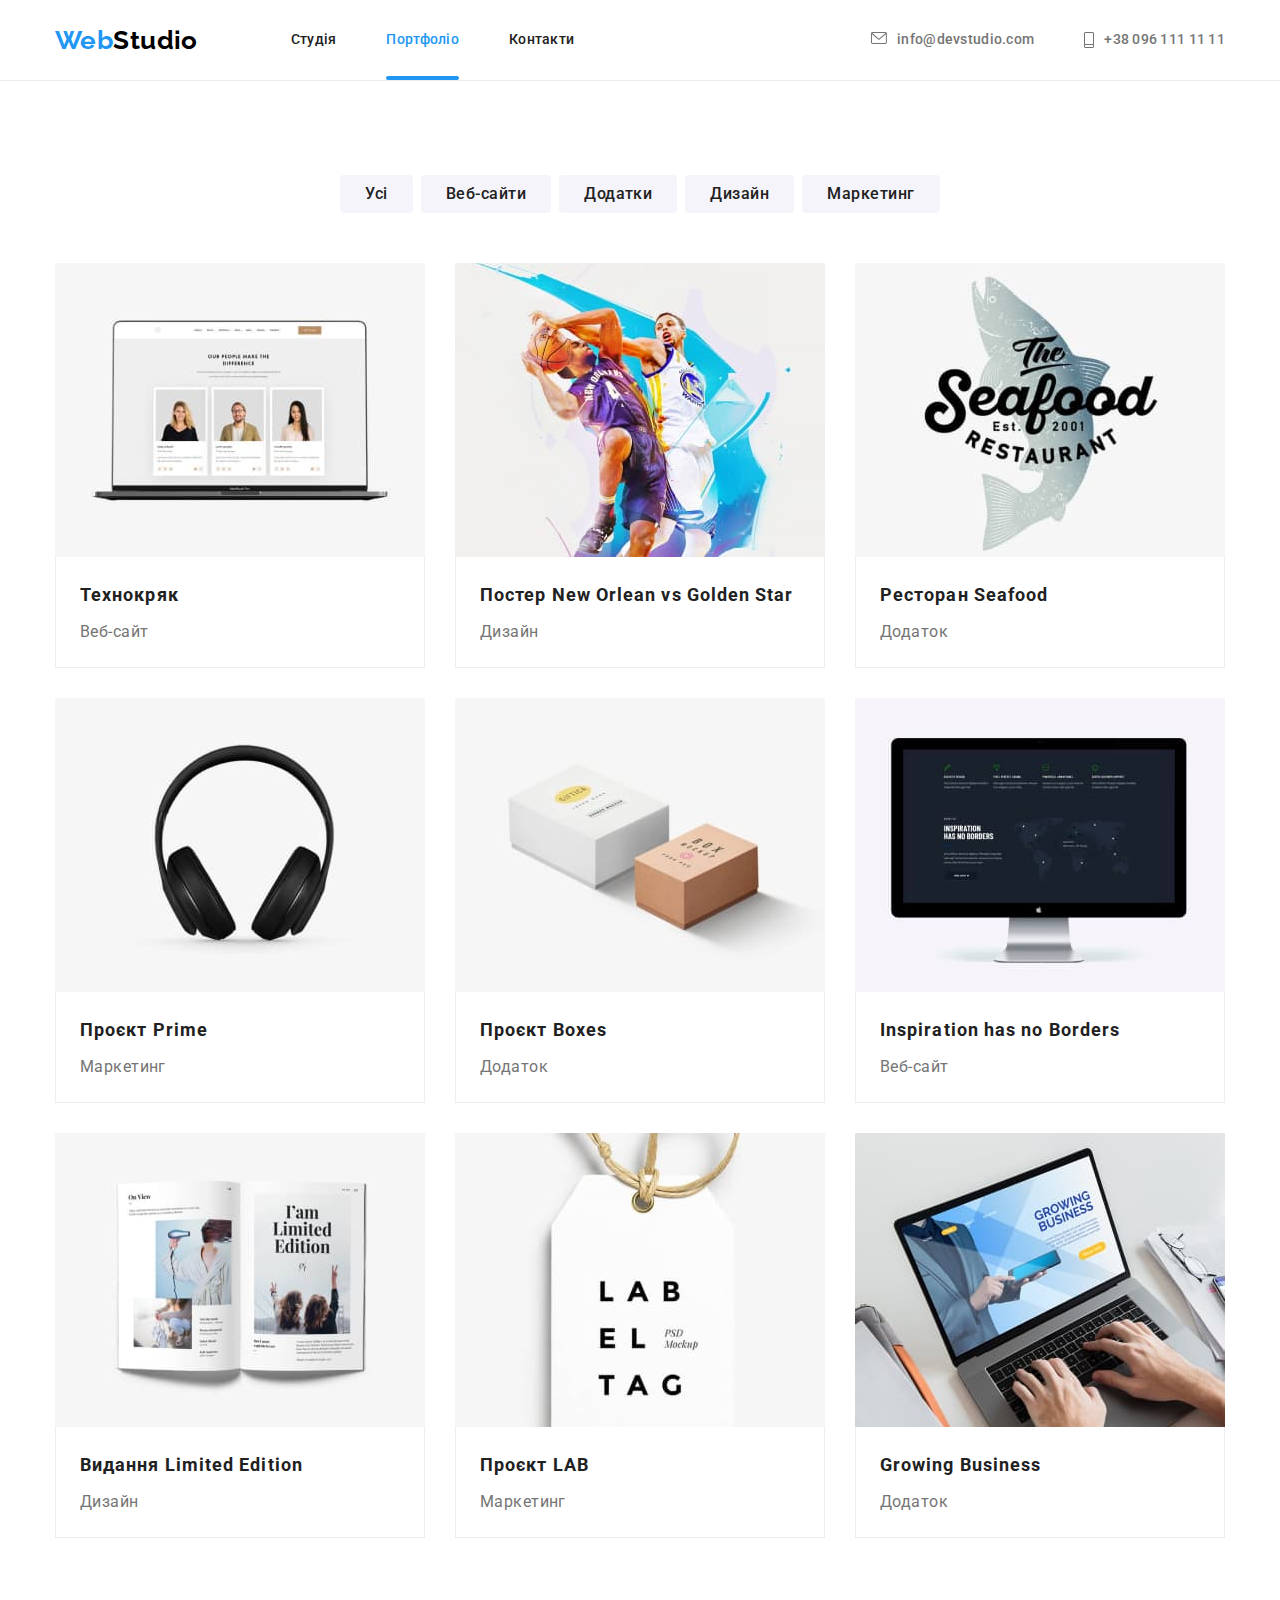
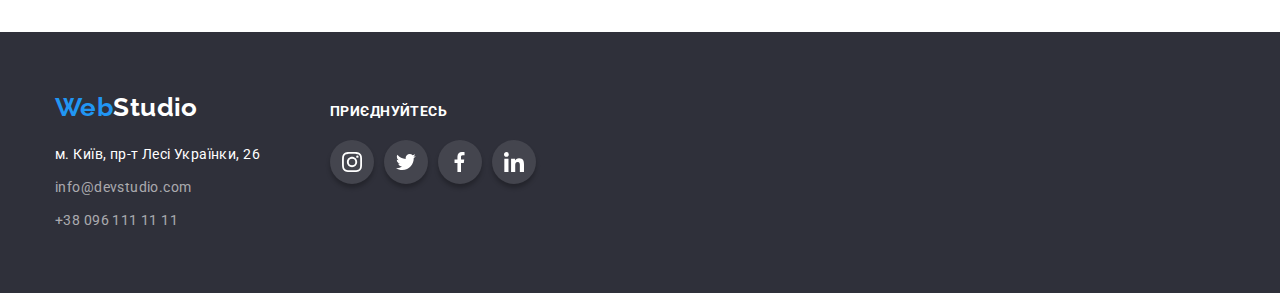
==== portfolio.html @ 299306b1 "Initial commit" ====
<!DOCTYPE html>
<html lang="uk">
	<head>
		<meta charset="UTF-8" />
		<meta http-equiv="X-UA-Compatible" content="IE=edge" />
		<meta name="viewport" content="width=device-width, initial-scale=1.0" />
		<title>Portfolio</title>
		<link
			rel="stylesheet"
			href="https://cdnjs.cloudflare.com/ajax/libs/modern-normalize/1.0.0/modern-normalize.min.css"
		/>
		<link
			href="https://fonts.googleapis.com/css2?family=Raleway:wght@700&family=Roboto:wght@400;500;700;900&display=swap"
			rel="stylesheet"
		/>
		<link rel="stylesheet" href="./css/styles.css" />
	</head>
	<body>
		<!-- ------HEADER ---------->
		<header>
			<div class="container header">
				<nav class="nav">
					<!-- prettier-ignore -->
					<a href="./index.html" class="logo link" lang="en">
						<span class="logo-accent">Web</span>Studio
					</a>

					<ul class="nav-site list">
						<li class="item">
							<a href="./index.html" class="nav-link link">Студія</a>
						</li>
						<li class="item">
							<a href="./portfolio.html" class="nav-link link current">Портфоліо</a>
						</li>
						<li class="item">
							<a href="" class="nav-link link">Контакти</a>
						</li>
					</ul>
				</nav>
				<ul class="contact-header list">
					<li class="item">
						<a href="mailto:info@devstudio.com" class="link">
							<svg class="icon-mail" width="16px" height="12px">
								<use href="./images/sprite.svg#icon-mail"></use>
							</svg>
							info@devstudio.com
						</a>
					</li>
					<li class="item">
						<a href="tel:+380961111111" class="link">
							<svg class="icon-phone" width="10px" height="16px">
								<use href="./images/sprite.svg#icon-phone"></use>
							</svg>
							+38 096 111 11 11
						</a>
					</li>
				</ul>
			</div>
		</header>
		<main>
			<section class="section portfolio">
				<div class="container">
					<h1 class="visually-hidden">Галерея проектів</h1>
					<!-- -----FILTER----- -->
					<ul class="list filter">
						<li class="item"><button type="button" class="filter-btn">Усі</button></li>
						<li class="item"><button type="button" class="filter-btn">Веб-сайти</button></li>
						<li class="item"><button type="button" class="filter-btn">Додатки</button></li>
						<li class="item"><button type="button" class="filter-btn">Дизайн</button></li>
						<li class="item"><button type="button" class="filter-btn">Маркетинг</button></li>
					</ul>
					<!-- -----PORTFOLIO LIST----- -->
					<ul class="portfolio-list list">
						<li class="item">
							<a href="" class="link portfolio-link">
								<div class="portfolio-img">
									<img src="./images/tehno.jpg" alt="Технокряк веб-сайт" width="370" />
									<div class="portfolio-overlay">
										<p class="portfolio-text">
											Ресурс пропонує комплексні пропозиції з різним рівнем функціоналу та сервісів. Все це дозволить
											відвідувачу отримати вичерпні відомості про компанію чи приватну особу.
										</p>
									</div>
								</div>
								<div class="portfolio-content">
									<h2 class="portfolio-title">Технокряк</h2>
									<p class="portfolio-dscr">Веб-сайт</p>
								</div>
							</a>
						</li>
						<li class="item">
							<a href="" class="link portfolio-link">
								<div class="portfolio-img">
									<img src="./images/poster.jpg" alt="Постер Нью Орлеан дизайн" width="370" />

									<div class="portfolio-overlay">
										<p class="portfolio-text">
											Ресурс пропонує комплексні пропозиції з різним рівнем функціоналу та сервісів. Все це дозволить
											відвідувачу отримати вичерпні відомості про компанію чи приватну особу.
										</p>
									</div>
								</div>
								<div class="portfolio-content">
									<h2 class="portfolio-title">Постер New Orlean vs Golden Star</h2>
									<p class="portfolio-dscr">Дизайн</p>
								</div>
							</a>
						</li>
						<li class="item">
							<a href="" class="link portfolio-link">
								<div class="portfolio-img">
									<img src="./images/seafood.jpg" alt="Ресторан Сіфуд" width="370" />

									<div class="portfolio-overlay">
										<p class="portfolio-text">
											Ресурс пропонує комплексні пропозиції з різним рівнем функціоналу та сервісів. Все це дозволить
											відвідувачу отримати вичерпні відомості про компанію чи приватну особу.
										</p>
									</div>
								</div>
								<div class="portfolio-content">
									<h2 class="portfolio-title">Ресторан Seafood</h2>
									<p class="portfolio-dscr">Додаток</p>
								</div>
							</a>
						</li>
						<li class="item">
							<a href="" class="link portfolio-link">
								<div class="portfolio-img">
									<img src="./images/prime.jpg" alt="Прайм маркетинг" width="370" />

									<div class="portfolio-overlay">
										<p class="portfolio-text">
											Ресурс пропонує комплексні пропозиції з різним рівнем функціоналу та сервісів. Все це дозволить
											відвідувачу отримати вичерпні відомості про компанію чи приватну особу.
										</p>
									</div>
								</div>
								<div class="portfolio-content">
									<h2 class="portfolio-title">Проєкт Prime</h2>
									<p class="portfolio-dscr">Маркетинг</p>
								</div>
							</a>
						</li>
						<li class="item">
							<a href="" class="link portfolio-link">
								<div class="portfolio-img">
									<img src="./images/boxes.jpg" alt="Додаток боксес" width="370" />

									<div class="portfolio-overlay">
										<p class="portfolio-text">
											Ресурс пропонує комплексні пропозиції з різним рівнем функціоналу та сервісів. Все це дозволить
											відвідувачу отримати вичерпні відомості про компанію чи приватну особу.
										</p>
									</div>
								</div>
								<div class="portfolio-content">
									<h2 class="portfolio-title">Проєкт Boxes</h2>
									<p class="portfolio-dscr">Додаток</p>
								</div>
							</a>
						</li>
						<li class="item">
							<a href="" class="link portfolio-link">
								<div class="portfolio-img">
									<img src="./images/inspiration.jpg" alt="Натхнення вебсайт" width="370" />

									<div class="portfolio-overlay">
										<p class="portfolio-text">
											Ресурс пропонує комплексні пропозиції з різним рівнем функціоналу та сервісів. Все це дозволить
											відвідувачу отримати вичерпні відомості про компанію чи приватну особу.
										</p>
									</div>
								</div>
								<div class="portfolio-content">
									<h2 class="portfolio-title">Inspiration has no Borders</h2>
									<p class="portfolio-dscr">Веб-сайт</p>
								</div>
							</a>
						</li>
						<li class="item">
							<a href="" class="link portfolio-link">
								<div class="portfolio-img">
									<img src="./images/limited.jpg" alt="Обмежене видання дизайн" width="370" />

									<div class="portfolio-overlay">
										<p class="portfolio-text">
											Ресурс пропонує комплексні пропозиції з різним рівнем функціоналу та сервісів. Все це дозволить
											відвідувачу отримати вичерпні відомості про компанію чи приватну особу.
										</p>
									</div>
								</div>
								<div class="portfolio-content">
									<h2 class="portfolio-title">Видання Limited Edition</h2>
									<p class="portfolio-dscr">Дизайн</p>
								</div>
							</a>
						</li>
						<li class="item">
							<a href="" class="link portfolio-link">
								<div class="portfolio-img">
									<img src="./images/lab.jpg" alt="Проєкт ЛАБ маркетинг" width="370" />

									<div class="portfolio-overlay">
										<p class="portfolio-text">
											Ресурс пропонує комплексні пропозиції з різним рівнем функціоналу та сервісів. Все це дозволить
											відвідувачу отримати вичерпні відомості про компанію чи приватну особу.
										</p>
									</div>
								</div>
								<div class="portfolio-content">
									<h2 class="portfolio-title">Проєкт LAB</h2>
									<p class="portfolio-dscr">Маркетинг</p>
								</div>
							</a>
						</li>
						<li class="item">
							<a href="" class="link portfolio-link">
								<div class="portfolio-img overlay">
									<img src="./images/growing.jpg" alt="Рост бізнеса додаток" width="370" />

									<div class="portfolio-overlay">
										<p class="portfolio-text">
											Ресурс пропонує комплексні пропозиції з різним рівнем функціоналу та сервісів. Все це дозволить
											відвідувачу отримати вичерпні відомості про компанію чи приватну особу.
										</p>
									</div>
								</div>
								<div class="portfolio-content">
									<h2 class="portfolio-title">Growing Business</h2>
									<p class="portfolio-dscr">Додаток</p>
								</div>
							</a>
						</li>
					</ul>
				</div>
			</section>
		</main>
		<!-- -----FOOTER----- -->
		<footer class="footer">
			<div class="container footer-container">
				<div>
					<!-- prettier-ignore -->
					<a href="./index.html" class="logo link" lang="en">
					<span class="logo-accent">Web</span>Studio
				</a>
					<address>
						<ul class="adress-list list">
							<li class="item">
								<a
									href="https://goo.gl/maps/ogPtwXew7czSib9S9"
									target="_blank"
									rel="noreferrer noopener nofollow"
									class="adress link"
								>
									м. Київ, пр-т Лесі Українки, 26
								</a>
							</li>
							<li class="item">
								<a href="mailto:info@devstudio.com" class="link">info@devstudio.com</a>
							</li>
							<li class="item">
								<a href="tel:+380961111111" class="link">+38 096 111 11 11</a>
							</li>
						</ul>
					</address>
				</div>
				<div>
					<p class="footer-invite">приєднуйтесь</p>
					<ul class="footer-social list">
						<li>
							<a class="link footer-social-link" href="">
								<svg class="footer-social-icon" width="20" height="20">
									<use href="./images/sprite.svg#icon-instagram"></use>
								</svg>
							</a>
						</li>
						<li>
							<a class="link footer-social-link" href="">
								<svg class="footer-social-icon" width="20" height="20">
									<use href="./images/sprite.svg#icon-twitter"></use>
								</svg>
							</a>
						</li>
						<li>
							<a class="link footer-social-link" href="">
								<svg class="footer-social-icon" width="20" height="20">
									<use href="./images/sprite.svg#icon-facebook"></use>
								</svg>
							</a>
						</li>
						<li>
							<a class="link footer-social-link" href="">
								<svg class="footer-social-icon" width="20" height="20">
									<use href="./images/sprite.svg#icon-linkedin"></use>
								</svg>
							</a>
						</li>
					</ul>
				</div>
			</div>
		</footer>
	</body>
</html>
---- css/styles.css ----
:root {
	--title-text-color: #212121; /*цвет заголовков h2 h3*/
	--text-color: #757575; /*цвет  текста*/
	--accent-color: #2196f3; /*цвет акцент*/
	--logo-color-text: #000000; /*цвет лого*/
	--secondary-color: #f5f4fa; /*вторичнй фон цвет секций*/
	--brand-color: #2f303a; /*выделяющийся фон сайта*/
	--main-color: #ffffff; /*основной фон, текст на контрасте*/
	--button-active: #188ce8; /*цвет фокусированной кнопки*/
	--footer-text-color: rgba(255, 255, 255, 0.6); /*доп цвет текста в футере*/
	--line-color: #ececec; /* цвет линии */
	--border-color: #eeeeee; /*цвет рамки*/
	--bcg-hero: #c4c4c4; /*фон героя*/
	--box-shadow: 0px 4px 4px rgba(0, 0, 0, 0.15); /*тень*/
	--icon-color: #afb1b8; /*цвет иконок*/
	--cubic: cubic-bezier(0.4, 0, 0.2, 1); /*кубик переходу*/
}

body {
	font-family: Roboto, sans-serif;
	font-size: 14px;
	letter-spacing: 0.03em;
	color: var(--text-color);
	background-color: var(--main-color);
}
h1,
h2,
h3,
h4,
ul,
p {
	margin: 0px;
}
img {
	display: block;
	max-width: 100%;
	height: auto;
}
header {
	border-bottom: 1px solid var(--line-color);
}
button {
	display: block;
	cursor: pointer;
	border: none;
	border-radius: 4px;
}
.container {
	width: 1200px;
	padding: 0 15px;
	margin: 0 auto;
}
.section {
	padding-top: 94px;
	padding-bottom: 94px;
}
.link {
	text-decoration: none;
}
.list {
	list-style: none;
	padding-left: 0;
	margin: 0;
}
.visually-hidden {
	/*скрываем заголовок */
	position: absolute;
	width: 1px;
	height: 1px;
	margin: -1px;
	border: 0;
	padding: 0;
	white-space: nowrap;
	clip-path: inset(100%);
	clip: rect(0 0 0 0);
	overflow: hidden;
}

/*фокус наведение*/
.adress-list .link:hover,
.adress-list .link:focus,
.adress:hover,
.adress:focus,
.logo.link:hover,
.logo.link:focus,
.nav-site .link:hover,
.nav-site .link:focus,
.contact-header .link:hover,
.contact-header .link:focus {
	color: var(--accent-color);
}

/* -------- HEADER -----------*/
.header {
	display: flex;
	align-items: center;
}
/*--- logo ---  */
.logo {
	font-family: "Raleway", sans-serif;
	font-weight: 700;
	font-size: 26px;
	line-height: 1.19;
	color: var(--logo-color-text);
	transition: color 250ms var(--cubic);
}
.logo-accent {
	color: var(--accent-color);
}

/*--- navigation ---*/
.nav {
	display: flex;
	align-items: center;
}
.nav-site {
	display: flex;
	margin-left: 93px;
	gap: 50px;
}
.nav-link {
	display: block;
	padding-top: 32px;
	padding-bottom: 32px;

	font-weight: 500;
	line-height: 1.14;
	letter-spacing: 0.02em;
	color: var(--title-text-color);

	transition: color 250ms var(--cubic);
}
.nav-site .link.current {
	color: var(--accent-color);
	position: relative;
}
.nav-site .link.current::after {
	content: "";
	position: absolute;
	left: 0;
	bottom: 0;
	width: 100%;
	height: 4px;
	background: #2196f3;
	border-radius: 2px;
}
/*--- contact header ---*/
.contact-header {
	display: flex;
	margin-left: auto;
	align-items: center;
	gap: 50px;
}
.contact-header .link {
	display: flex;
	gap: 10px;
	font-weight: 500;
	line-height: 1.14;
	letter-spacing: 0.02em;
	color: var(--text-color);

	transition: color 250ms var(--cubic);
}

.icon-mail {
	fill: currentColor;
}
.icon-phone {
	fill: currentColor;
}
/* ------ HERO ------ */

.hero {
	padding: 200px 0;
	text-align: center;
}
.bcg-hero {
	margin-left: auto;
	margin-right: auto;
	max-height: 600px;
	max-width: 1600px;
	background-color: var(--bcg-hero);
	background-image: linear-gradient(to right, rgba(47, 48, 58, 0.4), rgba(47, 48, 58, 0.4)), url(../images/bcghero.jpg);
	background-repeat: no-repeat;
	background-size: cover;
	background-position: center;
	box-shadow: var(--box-shadow);
}
.hero-title {
	margin-bottom: 30px;
	margin-left: auto;
	margin-right: auto;
	width: 696px;
	font-weight: 900;
	font-size: 44px;
	line-height: 1.36;
	letter-spacing: 0.06em;
	color: var(--main-color);
	text-transform: uppercase;
}
.hero-btn {
	margin: auto;
	padding: 10px 32px;
	min-width: 216px;
	font-family: "Roboto", sans-serif;
	font-weight: 700;
	font-size: 16px;
	line-height: 1.88;
	letter-spacing: 0.06em;
	color: var(--main-color);
	align-items: center;
	text-align: center;
	background-color: var(--accent-color);
	transition: background-color 250ms var(--cubic);
}
.hero-btn:hover,
.hero-btn:focus {
	background-color: var(--button-active);
}

/* ------- tematic sections ------- */
/* --------FEATURE---------- */
.feature-list {
	display: flex;
	gap: 30px;
}

.feature-pic {
	display: flex;
	align-items: center;
	justify-content: center;
	margin-bottom: 30px;
	width: 270px;
	height: 120px;
	background-color: var(--secondary-color);
}

.feature-title {
	margin-bottom: 10px;
	font-size: 14px;
	line-height: 1.14;
	color: var(--title-text-color);
	text-transform: uppercase;
}
.feature-dscr {
	line-height: 1.71;
}

/* ------- WHAT DO WE DO ----- */
.section-title {
	margin-bottom: 50px;
	margin-top: 0px;
	font-size: 36px;
	line-height: 1.17;
	color: var(--title-text-color);
	text-align: center;
}
.works {
	padding-top: 0px;
}

.works-list {
	display: flex;
	justify-content: space-between;
	gap: 30px;
}

.works-item {
	position: relative;
}
.works-dscr {
	position: absolute;
	bottom: 0;
	display: flex;
	justify-content: center;
	align-items: center;
	height: 70px;
	width: 100%;
	font-weight: 700;
	line-height: 16px;
	text-align: center;
	color: var(--main-color);
	text-transform: uppercase;
	background: rgba(47, 48, 58, 0.8);
}

/* -------- OUR TEAM ------ */
.section.team {
	background-color: var(--secondary-color);
}
.team-list {
	display: flex;
	gap: 30px;
}

.team-item {
	background-color: var(--main-color);
	box-shadow: 0px 1px 3px rgba(0, 0, 0, 0.12), 0px 1px 1px rgba(0, 0, 0, 0.14), 0px 2px 1px rgba(0, 0, 0, 0.2);
	border-radius: 0px 0px 4px 4px;
}
.team-card {
	padding: 30px 0;
}
.team-title {
	margin-bottom: 10px;
	font-weight: 500;
	font-size: 16px;
	line-height: 1.19;
	color: var(--title-text-color);
	text-align: center;
}
.team-dscr {
	font-size: 16px;
	line-height: 1.19;
	text-align: center;
	margin-bottom: 16px;
}

.team-social {
	margin: auto;
	display: flex;
	gap: 10px;
	justify-content: center;
}

.team-social-link {
	display: flex;
	justify-content: center;
	align-items: center;
	width: 44px;
	height: 44px;
	border-radius: 50%;
	color: var(--icon-color);
	transition: background-color 250ms var(--cubic), color 250ms var(--cubic);
}
.team-social-link:hover,
.team-social-link:focus {
	background-color: var(--accent-color);
	color: var(--main-color);
}
.team-social-icon {
	fill: currentColor;
}

/* ------- OUR CLIENTS------  */
.clients-pic {
	display: flex;
	gap: 30px;
}
.clients-pic-link {
	display: flex;
	justify-content: center;
	align-items: center;
	width: 170px;
	height: 92px;
	border: 1px solid currentColor;
	border-radius: 4px;
	color: var(--icon-color);
	transition: color 250ms var(--cubic);
}

.clients-pic-link:hover,
.clients-pic-link:focus {
	color: var(--accent-color);
}
.clients-icon {
	fill: currentColor;
}

/*----------- FOOTER ----------  */
.footer {
	padding-top: 60px;
	padding-bottom: 60px;
	background-color: var(--brand-color);
}
.footer-container {
	display: flex;
	align-items: baseline;
	gap: 70px;
}
.adress-list .item + .item {
	margin-top: 9px;
}
.adress-list {
	font-style: normal;
	line-height: 1.71;
}
.adress-list .link {
	color: var(--footer-text-color);
	transition: color 250ms var(--cubic);
}
.adress.link {
	color: var(--main-color);
	transition: color 250ms var(--cubic);
}
.footer .logo {
	display: inline-block;
	margin-bottom: 20px;
	color: var(--main-color);
	transition: color 250ms var(--cubic);
}

.footer-invite {
	margin-bottom: 20px;
	font-weight: 700;
	line-height: 1.14;
	text-transform: uppercase;
	color: var(--main-color);
}

.footer-social {
	display: flex;
	gap: 10px;
}
.footer-social-link {
	display: flex;
	justify-content: center;
	align-items: center;
	width: 44px;
	height: 44px;
	border-radius: 50%;
	background-color: rgba(255, 255, 255, 0.1);
	box-shadow: 0px 4px 4px rgba(0, 0, 0, 0.25);
	color: var(--main-color);
	transition: background-color 250ms var(--cubic), color 250ms var(--cubic);
}

.footer-social-link:hover,
.footer-social-link:focus {
	background-color: var(--accent-color);
}
.footer-social-icon {
	fill: currentColor;
}

/*------PORTFOLIO--------*/
/*-----FILTER------*/
.filter {
	display: flex;
	justify-content: center;
	margin-bottom: 50px;
	gap: 8px;
}

.filter-btn {
	padding: 6px 22px;
	text-align: center;
	font-family: "Roboto", sans-serif;
	font-weight: 500;
	font-size: 16px;
	letter-spacing: 0.03em;
	line-height: 1.62;
	color: var(--title-text-color);
	background-color: var(--secondary-color);
	border: none;
	border-radius: 4px;
	cursor: pointer;
	/* box-shadow: none; */
	transition: background-color 250ms var(--cubic), color 250ms var(--cubic), box-shadow 250ms var(--cubic);
}

.filter-btn:first-child {
	padding-left: 25px;
	padding-right: 25px;
}
.filter-btn:hover,
.filter-btn:focus {
	color: var(--main-color);
	background-color: var(--accent-color);
	box-shadow: 0px 3px 1px rgba(0, 0, 0, 0.1), 0px 1px 2px rgba(0, 0, 0, 0.08), 0px 2px 2px rgba(0, 0, 0, 0.12);
}
/*PORTFOLIO LIST*/

.portfolio-list {
	display: flex;
	flex-wrap: wrap;
	gap: 30px;
}
.portfolio-content {
	padding: 20px 24px;
	border-bottom: 1px solid var(--border-color);
	border-left: 1px solid var(--border-color);
	border-right: 1px solid var(--border-color);
}
.portfolio-title {
	font-size: 18px;
	line-height: 2;
	letter-spacing: 0.06em;
	color: var(--title-text-color);
}
.portfolio-dscr {
	margin-top: 4px;
	font-size: 16px;
	line-height: 1.88;
	color: var(--text-color);
}

.portfolio-link {
	display: block;
	box-shadow: none;
	transition: box-shadow 250ms var(--cubic);
}
.portfolio-link:hover,
.portfolio-link:focus {
	box-shadow: 0px 1px 1px rgba(0, 0, 0, 0.12), 0px 4px 4px rgba(0, 0, 0, 0.06), 1px 4px 6px rgba(0, 0, 0, 0.16);
}

.portfolio-img {
	position: relative;
	overflow: hidden;
}

.portfolio-overlay {
	position: absolute;
	top: 0;
	left: 0;

	width: 100%;
	height: 100%;
	color: var(--main-color);
	background-color: rgba(33, 150, 243, 0.9);

	transform: translateY(100%);
	transition: transform 250ms var(--cubic);
}
.portfolio-text {
	position: absolute;
	top: 50%;
	left: 50%;
	transform: translate(-50%, -50%);
	width: 322px;
	font-weight: 400;
	font-size: 18px;
	line-height: 28px;
}
.portfolio-link:hover .portfolio-overlay,
.portfolio-link:focus .portfolio-overlay {
	transform: translateY(0);
}
/* ---------MODAL WINDOW-------- */
.backdrop {
	position: fixed;
	top: 0;
	left: 0;
	width: 100%;
	height: 100%;
	background-color: rgba(0, 0, 0, 0.2);
	opacity: 1;
	transition: opacity 250ms var(--cubic);
}

.modal {
	position: absolute;
	top: 50%;
	left: 50%;
	width: 528px;
	height: 581px;
	background: var(--main-color);
	box-shadow: 0px 1px 3px rgba(0, 0, 0, 0.12), 0px 1px 1px rgba(0, 0, 0, 0.14), 0px 2px 1px rgba(0, 0, 0, 0.2);
	border-radius: 4px;

	transform: translate(-50%, -50%) scale(1);

	transition: transform 250ms var(--cubic);
}

.backdrop.is-hidden .modal {
	transform: translate(-50%, -50%) scale(0.9);
}

.backdrop.is-hidden {
	opacity: 0;
	pointer-events: none;
}

/* Button close of mobal */
.btn-close {
	position: absolute;
	top: 8px;
	right: 8px;
	display: flex;
	justify-content: center;
	align-items: center;

	padding: 0;
	width: 30px;
	height: 30px;
	color: var(--icon-color);
	background-color: inherit;
	border: 1px solid currentColor; /* rgba(0, 0, 0, 0.1) */
	border-radius: 50%;
	transition: color 250ms var(--cubic);
}
.btn-close:hover,
.btn-close:focus {
	color: var(--accent-color);
}
.close-icon {
	fill: currentColor;
}
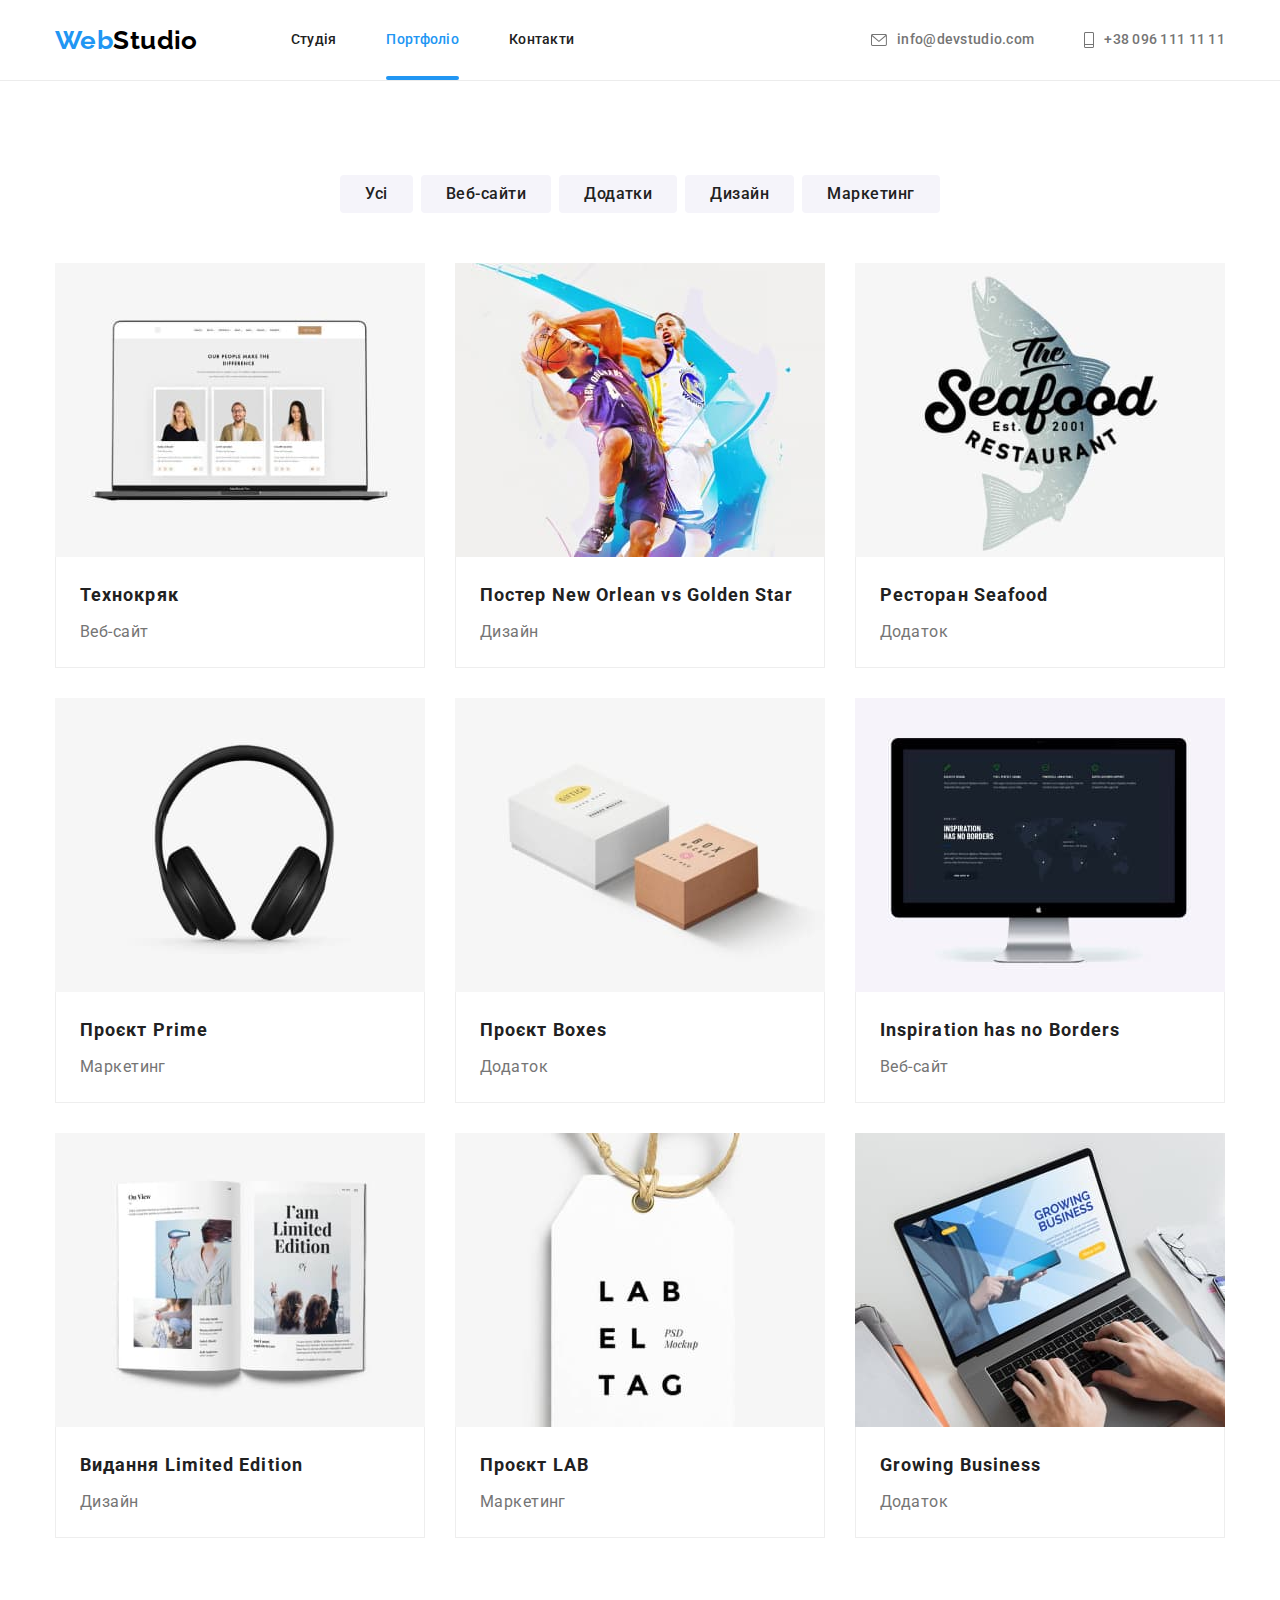
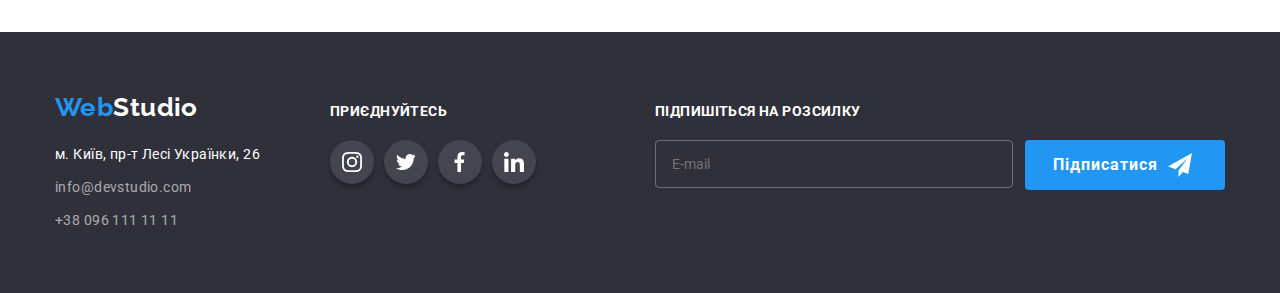
==== commit f6d99ac9: "HW6" ====
--- a/portfolio.html
+++ b/portfolio.html
@@ -298,6 +298,23 @@
 						</li>
 					</ul>
 				</div>
+				<div class="footer-send">
+					<p class="footer-invite">Підпишіться на розсилку</p>
+					<form class="footer-form-send" autocomplete="off">
+						<div class="footer-form">
+							<label class="footer-label">
+								<input class="footer-input" type="email" name="email" required placeholder="E-mail" />
+							</label>
+
+							<button type="submit" class="hero-btn footer-btn-send">
+								Підписатися
+								<svg class="icon-send" width="24" height="24">
+									<use href="./images/sprite.svg#icon-send"></use>
+								</svg>
+							</button>
+						</div>
+					</form>
+				</div>
 			</div>
 		</footer>
 	</body>
--- a/css/styles.css
+++ b/css/styles.css
@@ -153,6 +153,7 @@
 }
 .contact-header .link {
 	display: flex;
+	align-items: center;
 	gap: 10px;
 	font-weight: 500;
 	line-height: 1.14;
@@ -433,6 +434,47 @@
 	fill: currentColor;
 }
 
+/* -----Footer Form Mail------- */
+.footer-send {
+	margin-left: auto;
+}
+.footer-form {
+	display: flex;
+	gap: 12px;
+
+	/* align-items: center; */
+}
+
+.footer-input {
+	padding: 15px 16px;
+	width: 358px;
+	background-color: inherit;
+	color: rgba(255, 255, 255, 0.6);
+	border: 1px solid rgba(255, 255, 255, 0.3);
+	border-radius: 4px;
+}
+.footer-btn-send {
+	position: relative;
+	min-width: 200px;
+	padding: 10px 28px;
+	text-align: left;
+}
+.icon-send {
+	position: absolute;
+	top: 50%;
+	transform: translateY(-50%);
+	margin-left: 10px;
+}
+/* .footer-btn-send {
+	display: flex;
+	gap: 10px; */
+/* position: relative; */
+/* min-width: 200px;
+	padding: 10px 28px;
+	line-height: 1.88;
+	justify-content: center;
+} */
+/* 
 /*------PORTFOLIO--------*/
 /*-----FILTER------*/
 .filter {
@@ -551,6 +593,7 @@
 
 .modal {
 	position: absolute;
+	box-sizing: border-box;
 	top: 50%;
 	left: 50%;
 	width: 528px;
@@ -558,7 +601,7 @@
 	background: var(--main-color);
 	box-shadow: 0px 1px 3px rgba(0, 0, 0, 0.12), 0px 1px 1px rgba(0, 0, 0, 0.14), 0px 2px 1px rgba(0, 0, 0, 0.2);
 	border-radius: 4px;
-
+	padding: 40px;
 	transform: translate(-50%, -50%) scale(1);
 
 	transition: transform 250ms var(--cubic);
@@ -598,3 +641,115 @@
 .close-icon {
 	fill: currentColor;
 }
+/* ------ Form data ----- */
+.modal-title {
+	margin-bottom: 10px;
+	font-weight: 700;
+	font-size: 20px;
+	line-height: 1.15;
+	text-align: center;
+	letter-spacing: 0.03em;
+
+	color: var(--title-text-color);
+}
+
+.modal-form {
+	width: 448px;
+	margin: auto;
+	font-size: 12px;
+	line-height: 1.17;
+	letter-spacing: 0.01em;
+
+	color: var(--text-color);
+}
+
+.modal-form-group {
+	margin-bottom: 20px;
+}
+.modal-form-field {
+	display: flex;
+	flex-direction: column;
+	gap: 4px;
+	margin-bottom: 10px;
+}
+
+.modal-form-data {
+	position: relative;
+}
+
+.modal-form-icon {
+	position: absolute;
+	top: 50%;
+	left: 12px;
+	transform: translateY(-50%);
+	transition: fill 250ms var(--cubic);
+}
+.modal-form-input {
+	width: 100%;
+	padding: 11px 42px;
+	border: 1px solid rgba(33, 33, 33, 0.2);
+	border-radius: 4px;
+	outline: 1px solid transparent;
+	transition: border 250ms var(--cubic);
+}
+.modal-form-data:focus-within .modal-form-input,
+.modal-form-data:hover .modal-form-input {
+	border-color: var(--accent-color);
+}
+.modal-form-data:focus-within .modal-form-icon,
+.modal-form-data:hover .modal-form-icon {
+	fill: var(--accent-color);
+}
+
+.modal-form-textarea {
+	resize: none;
+	height: 120px;
+	padding: 12px 16px;
+}
+
+/* -----modal-check ------- */
+
+.option {
+	display: block;
+	margin-left: 13px;
+	align-items: center;
+	margin-bottom: 30px;
+}
+.modal-check-field {
+	padding-left: 13px;
+	font-size: 14px;
+	line-height: 1.71;
+	letter-spacing: 0.03em;
+}
+.modal-check-input {
+	position: absolute;
+	clip: rect(0 0 0 0);
+	width: 1px;
+	height: 1px;
+	margin: -1px;
+}
+.modal-check-box {
+	position: absolute;
+	margin-top: 2.8px;
+	margin-left: -22px;
+	width: 16px;
+	height: 15px;
+	overflow: hidden;
+	border-radius: 2px;
+	background-color: white;
+	background-repeat: no-repeat;
+	background-position: 50% 50%;
+	box-shadow: 0 0 0 2px var(--logo-color-text);
+	transition: background-color 250ms var(--cubic), box-shadow 250ms var(--cubic);
+}
+
+.modal-check-input:checked + .modal-check-box {
+	background-color: var(--accent-color);
+	background-image: url(../images/check.svg);
+	box-shadow: 0 0 0 2px var(--accent-color);
+}
+
+.modal-form-link {
+	color: var(--accent-color);
+	text-underline-offset: 3px;
+}
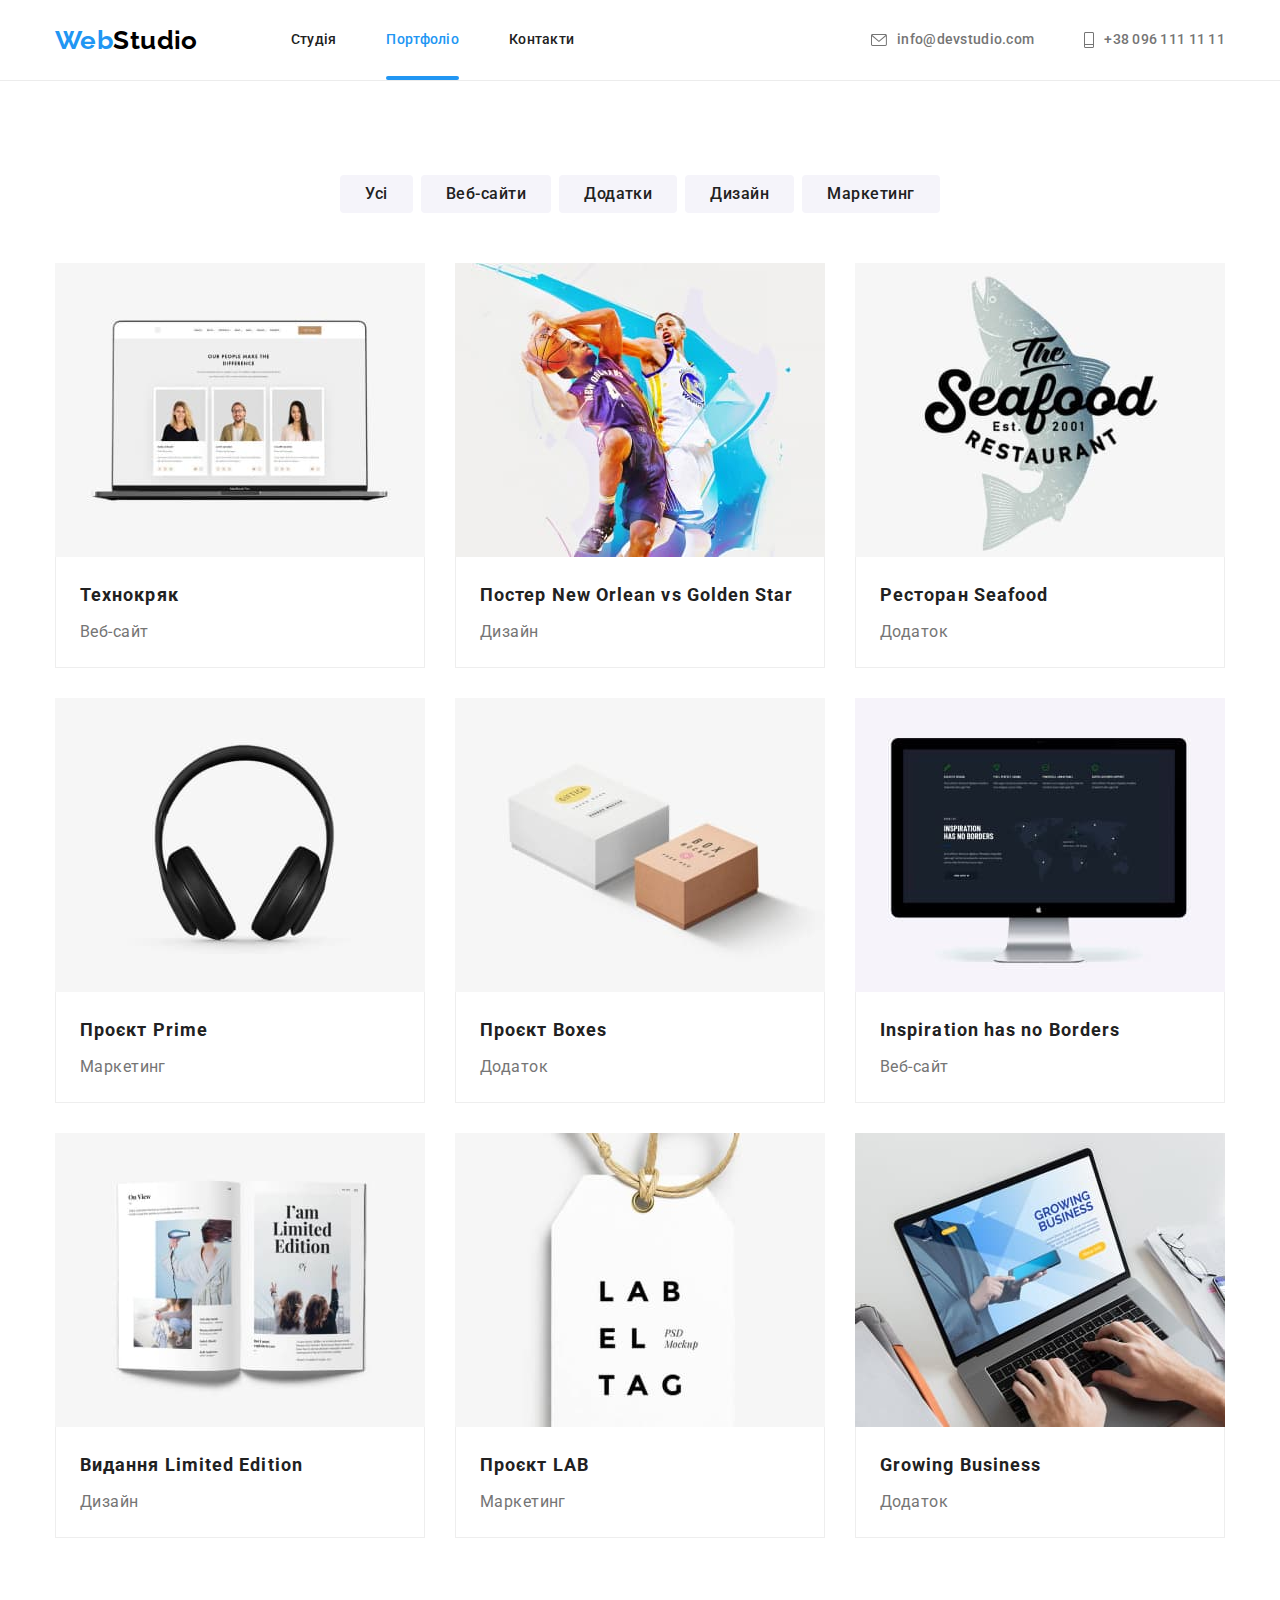
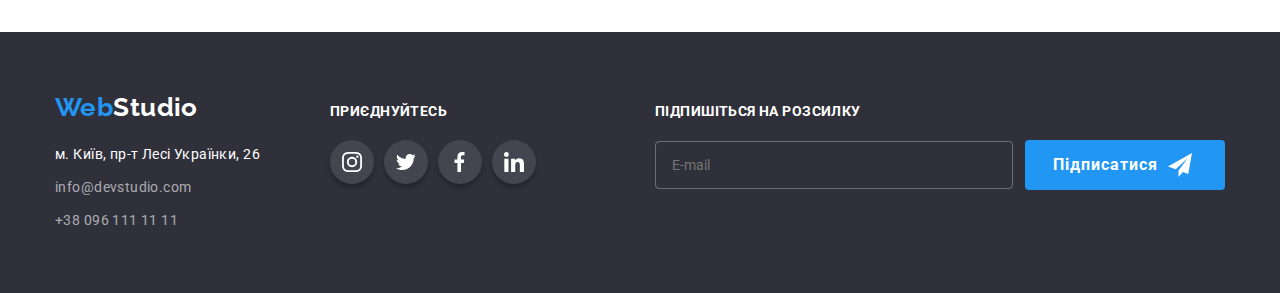
==== commit 6016caad: "fixed after mentor" ====
--- a/portfolio.html
+++ b/portfolio.html
@@ -301,18 +301,16 @@
 				<div class="footer-send">
 					<p class="footer-invite">Підпишіться на розсилку</p>
 					<form class="footer-form-send" autocomplete="off">
-						<div class="footer-form">
-							<label class="footer-label">
-								<input class="footer-input" type="email" name="email" required placeholder="E-mail" />
-							</label>
-
-							<button type="submit" class="hero-btn footer-btn-send">
-								Підписатися
-								<svg class="icon-send" width="24" height="24">
-									<use href="./images/sprite.svg#icon-send"></use>
-								</svg>
-							</button>
-						</div>
+						<label class="footer-label">
+							<input class="footer-input" type="email" name="email" required placeholder="E-mail" />
+						</label>
+
+						<button type="submit" class="hero-btn footer-btn-send">
+							Підписатися
+							<svg class="icon-send" width="24" height="24">
+								<use href="./images/sprite.svg#icon-send"></use>
+							</svg>
+						</button>
 					</form>
 				</div>
 			</div>
--- a/css/styles.css
+++ b/css/styles.css
@@ -438,11 +438,10 @@
 .footer-send {
 	margin-left: auto;
 }
-.footer-form {
+.footer-form-send {
 	display: flex;
 	gap: 12px;
-
-	/* align-items: center; */
+	align-items: center;
 }
 
 .footer-input {
@@ -666,13 +665,16 @@
 .modal-form-group {
 	margin-bottom: 20px;
 }
-.modal-form-field {
+.modal-form-field,
+.modal-form-comment {
 	display: flex;
 	flex-direction: column;
 	gap: 4px;
 	margin-bottom: 10px;
 }
-
+.modal-form-comment {
+	margin-bottom: 0px;
+}
 .modal-form-data {
 	position: relative;
 }
@@ -702,6 +704,7 @@
 }
 
 .modal-form-textarea {
+	display: block;
 	resize: none;
 	height: 120px;
 	padding: 12px 16px;
@@ -709,18 +712,22 @@
 
 /* -----modal-check ------- */
 
-.option {
-	display: block;
-	margin-left: 13px;
-	align-items: center;
+.modal-check-field {
+	display: flex;
+	justify-content: center;
+	align-items: center;
+	gap: 7px;
+	position: relative;
 	margin-bottom: 30px;
-}
-.modal-check-field {
-	padding-left: 13px;
 	font-size: 14px;
 	line-height: 1.71;
 	letter-spacing: 0.03em;
 }
+/* .modal-check-field { */
+/* font-size: 14px;
+	line-height: 1.71;
+	letter-spacing: 0.03em; */
+/* } */
 .modal-check-input {
 	position: absolute;
 	clip: rect(0 0 0 0);
@@ -730,8 +737,8 @@
 }
 .modal-check-box {
 	position: absolute;
-	margin-top: 2.8px;
-	margin-left: -22px;
+	top: 2px;
+	left: 4px;
 	width: 16px;
 	height: 15px;
 	overflow: hidden;
